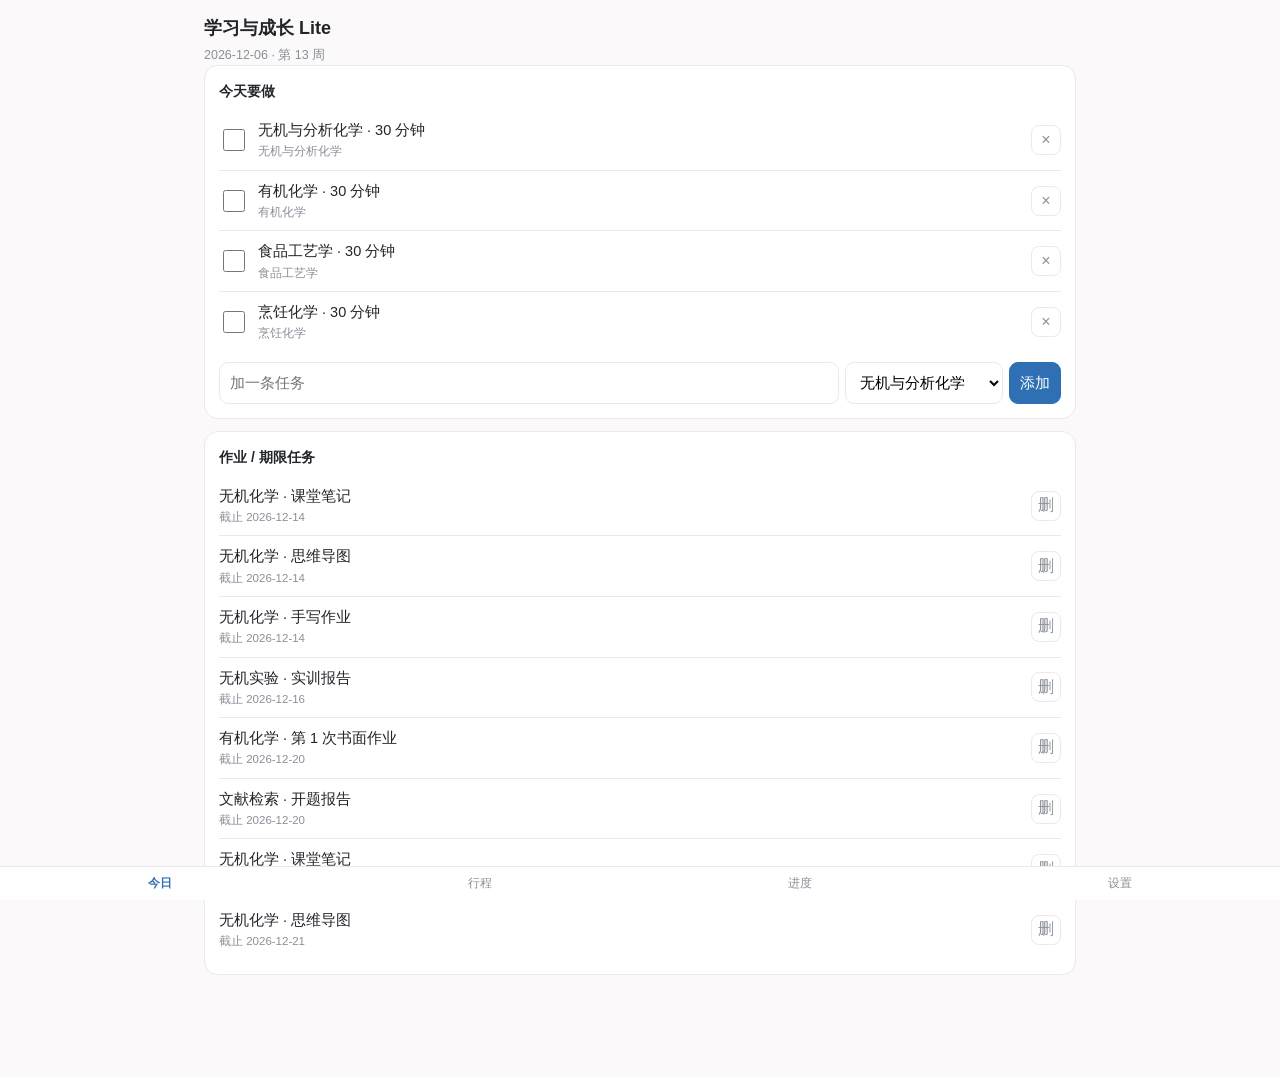
==== lite/index.html @ 8e1b0788 "feat: lite app" ====
<!doctype html>
<html lang="zh-CN"><head><meta charset="utf-8"><meta name="viewport" content="width=device-width,initial-scale=1,viewport-fit=cover">
<meta name="theme-color" content="#2f6fb3"><title>学习与成长 Lite</title>
<style>
:root{--bg:#fbf9fa;--card:#fff;--ink:#22252a;--muted:#8a8f98;--line:#eee7ec;--blue:#2f6fb3;--orange:#c2703a;--green:#2f8f6b;--purple:#6b4bb8;--gray:#8a8f98}
*{box-sizing:border-box}
body{margin:0;background:var(--bg);color:var(--ink);font:15px/1.6 -apple-system,"PingFang SC","Microsoft YaHei",sans-serif;padding-bottom:70px}
.wrap{max-width:900px;margin:0 auto;padding:14px 14px 20px}
h1{font-size:18px;margin:0 0 2px}
.sub{font-size:12.5px;color:var(--muted)}
nav{position:fixed;left:0;right:0;bottom:0;display:flex;background:#fff;border-top:1px solid var(--line);padding-bottom:env(safe-area-inset-bottom);z-index:20}
nav button{flex:1;border:none;background:none;padding:9px 0;font-size:11.5px;color:var(--muted)}
nav button.on{color:var(--blue);font-weight:700}
section{display:none}section.on{display:block}
.panel{background:#fff;border:1px solid var(--line);border-radius:14px;padding:14px;margin-bottom:12px}
.panel h2{font-size:14px;margin:0 0 8px}
.meta{font-size:12px;color:var(--muted)}
.row{display:flex;align-items:center;gap:10px;padding:9px 0;border-bottom:1px solid var(--line)}
.row:last-child{border-bottom:none}
.row.done .t{text-decoration:line-through;color:var(--muted)}
.rbody{flex:1;min-width:0}
.t{font-size:14.5px}
.small{font-size:11.5px;color:var(--muted)}
input[type=checkbox]{width:22px;height:22px;accent-color:var(--blue)}
.x{flex:none;width:30px;height:30px;border-radius:8px;border:1px solid var(--line);background:#fff;color:var(--muted);font-size:16px}
.bar{height:7px;background:#f1eef0;border-radius:99px;overflow:hidden;margin-top:6px}
.bar i{display:block;height:100%;border-radius:99px}
.add{display:flex;gap:6px;flex-wrap:wrap;margin-top:10px}
.add input[type=text]{flex:1;min-width:120px}
.add input,.add select,.add button{border:1px solid var(--line);border-radius:9px;padding:8px 10px;font:inherit;background:#fff}
.add button{background:var(--blue);color:#fff;border-color:var(--blue)}
.tt{width:100%;border-collapse:collapse;table-layout:fixed;min-width:720px}
.tt th,.tt td{border:1px solid var(--line);vertical-align:top;padding:3px}
.tt th{font-size:11.5px;color:var(--muted);background:#fff}
.tt .slot{width:66px;font-size:11px;color:var(--muted);background:#fcfafb;text-align:right;padding:4px}
.ev{display:block;width:100%;text-align:left;border-radius:6px;padding:3px 5px;margin:1px 0;font-size:11px;line-height:1.3;border:1px solid;overflow:hidden}
.scroll{overflow-x:auto}
.sw{display:flex;gap:10px;flex-wrap:wrap}
.sw button{width:30px;height:30px;border-radius:50%;border:2px solid #fff;box-shadow:0 0 0 1px var(--line);padding:0}
.sw button.on{outline:2px solid var(--blue);outline-offset:2px}
.hidden{display:none!important}
</style></head><body>
<div class="wrap">
<h1>学习与成长 Lite</h1><div class="sub" id="sub"></div>
<section id="s-today" class="on">
  <div class="panel"><h2>今天要做</h2><div id="todayList"></div>
    <div class="add"><input type="text" id="nt" placeholder="加一条任务"><select id="nc"></select><button id="addBtn">添加</button></div>
  </div>
  <div class="panel hidden" id="hwPanel"><h2>作业 / 期限任务</h2><div id="hwList"></div></div>
</section>
<section id="s-week"><div class="panel"><h2>本周</h2><div class="scroll"><table class="tt" id="tt"></table></div>
  <p class="meta" style="margin-top:8px">蓝=专业课 · 橙=兴趣 · 绿=游戏 · 紫=论文 · 灰=生活；实线不能拖，虚线可拖动改时间段。</p></div></section>
<section id="s-progress"><div class="panel"><h2>进度</h2><div id="progList"></div></div></section>
<section id="s-set">
  <div class="panel"><h2>主题色</h2><div class="sw" id="sw"></div></div>
  <div class="panel"><h2>备份</h2><div class="add"><button id="expBtn">导出备份</button><button id="impBtn">导入备份</button><input type="file" id="impFile" class="hidden" accept=".json"></div></div>
  <div class="panel"><h2>重置</h2><div class="add"><button id="rstBtn" style="background:#b4453f;border-color:#b4453f">清空本机数据</button></div></div>
</section>
</div>
<nav>
 <button data-t="today" class="on">今日</button><button data-t="week">行程</button><button data-t="progress">进度</button><button data-t="set">设置</button>
</nav>
<script>
const KEY='growth-lite-v1';
const THEMES=[['蓝','#2f6fb3'],['青','#1f7a52'],['紫','#6b4bb8'],['橙','#b8621f'],['玫','#b43b70'],['墨','#2f3337']];
const CAT={'专业':{bg:'#e8f0ff',bd:'#b6cdf7',tx:'#2f5fae'},
 '兴趣':{bg:'#fdeee3',bd:'#f3c9a8',tx:'#a55a25'},
 '游戏':{bg:'#e6f6ee',bd:'#b3e0c9',tx:'#1f7a52'},
 '论文':{bg:'#f1ebff',bd:'#c9b6f2',tx:'#5b3fa8'},
 '生活':{bg:'#f1f2f4',bd:'#d8dade',tx:'#61666e'}};
const SLOTS=[['早','08:30','10:10'],['上午','10:25','12:05'],['下午','14:00','17:35'],['傍晚','18:30','19:30'],['晚上','19:30','22:00'],['睡前','22:00','22:30']];
const COURSES=[
 {id:'inorg',n:'无机与分析化学',cat:'专业',exam:true},{id:'org',n:'有机化学',cat:'专业',exam:true},
 {id:'food',n:'食品工艺学',cat:'专业',exam:true},{id:'cook',n:'烹饪化学',cat:'专业',exam:true},
 {id:'cai',n:'中国名菜',cat:'专业',exam:true},{id:'dian',n:'中国名点',cat:'专业',exam:true},
 {id:'lit',n:'文献检索',cat:'专业',exam:false},{id:'inno',n:'创新创业',cat:'专业',exam:false},
 {id:'lab',n:'无机实验',cat:'专业',exam:false,startWeek:14},
 {id:'eng',n:'英语二',cat:'专业',exam:false,kao:true},{id:'bio',n:'338 生物化学',cat:'专业',exam:false,kao:true},
 {id:'cell',n:'860 细胞生物学',cat:'专业',exam:false,kao:true},{id:'pol',n:'101 政治',cat:'专业',exam:false,kao:true,startDate:'2027-07-01'},
 {id:'thesis',n:'毕业论文',cat:'论文',exam:false},
 {id:'archery',n:'射箭',cat:'兴趣'},{id:'draw',n:'绘画',cat:'兴趣'},{id:'drum',n:'架子鼓',cat:'兴趣'},{id:'dou',n:'拼豆店',cat:'兴趣'},
 {id:'ff14',n:'FF14 固定队',cat:'游戏'},
 {id:'life',n:'服药 / 陪聊 / 复诊',cat:'生活'}
];
const FIXED=[
 [1,'上午','无机与分析化学'], [1,'傍晚','射箭'], [1,'晚上','FF14 固定队'],
 [2,'上午','食品工艺学'], [2,'晚上','有机化学'],
 [3,'早','文献检索'], [3,'上午','文献检索'], [3,'下午','创新创业'], [3,'晚上','烹饪化学'],
 [4,'早','中国名菜'], [4,'上午','中国名菜'], [4,'傍晚','射箭'], [4,'晚上','FF14 固定队'],
 [5,'上午','形势与政策'], [5,'下午','中国名点'], [5,'傍晚','射箭'], [5,'晚上','FF14 固定队'],
 [6,'下午','架子鼓课'], [6,'晚上','FF14 固定队'], [0,'晚上','FF14 固定队'],
 [0,'睡前','陪聊'],[1,'睡前','陪聊'],[2,'睡前','陪聊'],[3,'睡前','陪聊'],[4,'睡前','陪聊'],[5,'睡前','陪聊'],[6,'睡前','陪聊']
].filter(x=>x[2]!=='形势与政策');
function iso(d){return d.getFullYear()+'-'+String(d.getMonth()+1).padStart(2,'0')+'-'+String(d.getDate()).padStart(2,'0')}
const today=()=>iso(new Date());
function addD(s,n){const d=new Date(s+'T12:00');d.setDate(d.getDate()+n);return iso(d)}
const TERM='2026-09-07';
function week(){return Math.floor((new Date(today()+'T12:00')-new Date(TERM+'T12:00'))/604800000)+1}
function monday(){const d=new Date(today()+'T12:00');const k=(d.getDay()+6)%7;d.setDate(d.getDate()-k);return iso(d)}
let S=JSON.parse(localStorage.getItem(KEY)||'null');
function def(){return {tasks:[],theme:0,done:{},bonus:0}}
if(!S)S=def();
function save(){localStorage.setItem(KEY,JSON.stringify(S))}
function toast(m){const t=document.getElementById('sub');t.textContent=m;setTimeout(()=>render(),2500)}
/* 作业规则 */
function specs(){
  const t=today(),out=[];
  const wk=week();
  const mon=monday();
  for(let k=0;k<6;k++){
    const w=wk+k; const m=addD(TERM,(w-1)*7); if(new Date(m+'T12:00')<new Date(t+'T12:00'))continue;
    if(w<=12){const thu=addD(m,3);out.push({id:'cai:'+thu,course:'cai',title:'中国名菜 · 实训报告',date:addD(thu,7),cat:'专业'});
      const wed=addD(m,2);out.push({id:'inno:'+wed,course:'inno',title:'创新创业 · 学习通作业',date:addD(wed,7),cat:'专业'})}
    if(w<=16){['课堂笔记','思维导图','手写作业'].forEach(n=>out.push({id:'inorg:'+m+':'+n,course:'inorg',title:'无机化学 · '+n,date:addD(m,7),cat:'专业'}))}
    if(w>=14){const wed=addD(m,2);out.push({id:'lab:'+wed,course:'lab',title:'无机实验 · 实训报告',date:addD(wed,7),cat:'专业'})}
  }
  const s0=addD(t,14),e0='2027-01-08';const span=Math.max(1,Math.round((new Date(e0+'T12:00')-new Date(s0+'T12:00'))/86400000));
  for(let i=0;i<5;i++)out.push({id:'org:'+i,course:'org',title:'有机化学 · 第 '+(i+1)+' 次书面作业',date:addD(s0,Math.round(span*i/4)),cat:'专业'});
  out.push({id:'lit:1',course:'lit',title:'文献检索 · 开题报告',date:addD(t,14),cat:'专业'});
  if('2026-11-06'>=t)out.push({id:'dian:exam',course:'dian',title:'中国名点 · 结业考试',date:'2026-11-06',cat:'专业',fixed:true});
  return out;
}
function ensureHW(){
  const have=new Set(S.tasks.map(x=>x.id));
  specs().forEach(x=>{if(!have.has(x.id))S.tasks.push({...x,done:false,hw:true})});
  save();
}
/* 今日任务 */
function todayTasks(){ensureHW();return S.tasks.filter(x=>x.date===today())}
function planToday(){
  const t=today();
  const have=S.tasks.filter(x=>x.date===t&&!x.hw);
  if(have.length>=4)return;
  const cand=COURSES.filter(c=>c.cat==='专业'&&!c.kao&&!c.exam!==false);
  const pool=[];
  COURSES.filter(c=>c.cat==='专业').forEach(c=>{
    if(c.id==='pol'&&today()<'2027-07-01')return;
    if(c.kao&&today()<'2026-12-28')return; // 期末前只保期末课
    if(c.exam||c.kao)pool.push(c);
  });
  for(const c of pool){
    if(S.tasks.filter(x=>x.date===t&&x.course===c.id).length)continue;
    S.tasks.push({id:'plan:'+c.id+':'+t,course:c.id,title:c.n+' · 30 分钟',date:t,done:false});
    if(S.tasks.filter(x=>x.date===t&&!x.hw).length>=4)break;
  }
  save();
}
/* 渲染 */
function catOf(id){const c=COURSES.find(x=>x.id===id);return c?c.cat:'专业'}
function render(){
  document.getElementById('sub').textContent=today()+' · 第 '+week()+' 周';
  document.querySelectorAll('nav button').forEach(b=>b.classList.toggle('on',b.dataset.t===cur));
  document.querySelectorAll('section').forEach(s=>s.classList.toggle('on',s.id==='s-'+cur));
  if(cur==='today')renderToday();
  if(cur==='week')renderWeek();
  if(cur==='progress')renderProg();
  if(cur==='set')renderSet();
}
function renderToday(){
  planToday();
  const list=S.tasks.filter(x=>x.date===today());
  const l=document.getElementById('todayList');
  l.innerHTML=list.length?list.map(x=>{
    const c=CAT[catOf(x.course)]||CAT['专业'];
    return `<div class="row ${x.done?'done':''}"><input type="checkbox" data-tg="${x.id}" ${x.done?'checked':''}>
      <div class="rbody"><div class="t">${x.title}</div><div class="small">${x.hw?'作业 · 截止 '+x.date:(COURSES.find(c=>c.id===x.course)||{}).n||''}</div></div>
      ${x.hw?'':`<button class="x" data-split="${x.id}">×</button>`}</div>`}).join(''):'<p class="meta">今天没有任务</p>';
  l.querySelectorAll('[data-tg]').forEach(b=>b.onchange=()=>{const t=S.tasks.find(x=>x.id===b.dataset.tg);t.done=b.checked;if(b.checked)S.bonus++;save();render()});
  l.querySelectorAll('[data-split]').forEach(b=>b.onclick=()=>split(b.dataset.split));
  const hw=S.tasks.filter(x=>x.hw&&!x.done).sort((a,b)=>a.date.localeCompare(b.date)).slice(0,8);
  const hp=document.getElementById('hwPanel');hp.classList.toggle('hidden',!hw.length);
  document.getElementById('hwList').innerHTML=hw.map(x=>`<div class="row"><div class="rbody"><div class="t">${x.title}</div><div class="small">截止 ${x.date}</div></div><button class="x" data-del="${x.id}">删</button></div>`).join('');
  document.querySelectorAll('[data-del]').forEach(b=>b.onclick=()=>{S.tasks=S.tasks.filter(x=>x.id!==b.dataset.del);save();render()});
  const sel=document.getElementById('nc');
  if(!sel.options.length)sel.innerHTML=COURSES.map(c=>`<option value="${c.id}">${c.n}</option>`).join('');
}
function split(id){
  const t=S.tasks.find(x=>x.id===id);if(!t)return;
  const base=t.title.replace(/（\d+\/\d+）$/,'');const parts=2;
  S.tasks.push({id:id+'-a',course:t.course,title:base+'（1/2）· 先做 10 分钟',date:today(),done:false});
  S.tasks.push({id:id+'-b',course:t.course,title:base+'（2/2）· 明天接着',date:addD(today(),1),done:false});
  S.tasks=S.tasks.filter(x=>x.id!==id);save();render();toast('已拆成两步');
}
function renderWeek(){
  const mon=monday();
  const days=Array.from({length:7},(_,i)=>addD(mon,i));
  let html='<tr><th class="slot">时段</th>'+['一','二','三','四','五','六','日'].map((d,i)=>`<th>周${d}<br><span class="small">${days[i].slice(5)}</span></th>`).join('')+'</tr>';
  for(const [sl,s,e] of SLOTS){
    html+='<tr><th class="slot">'+sl+'<br><span class="small">'+s+'</span></th>';
    for(let wd=0;wd<7;wd++){
      const d=days[wd];const items=[];
      FIXED.filter(f=>f[0]===((new Date(d+'T12:00').getDay()+6)%7)&&f[1]===sl).forEach(f=>items.push({title:f[2],cat:'专业',lock:true}));
      S.tasks.filter(x=>x.date===d&&!x.hw).forEach(x=>{
        if(sl==='晚上'&&x.course==='thesis')items.push({title:x.title,cat:'论文',lock:false});
        else if(x.start===s||(!x.start&&sl==='下午'&&wd===6))items.push({title:x.title,cat:catOf(x.course),lock:false});
      });
      const wkd=(new Date(d+'T12:00').getDay()+6)%7;
      if(wkd===0&&sl==='晚上')items.push({title:'FF14 固定队',cat:'游戏',lock:true});
      if(wkd===5&&sl==='下午')items.push({title:'架子鼓课',cat:'兴趣',lock:true});
      html+='<td>'+items.map(it=>{const c=CAT[it.cat]||CAT['专业'];return `<span class="ev" style="background:${c.bg};border-color:${c.bd};color:${c.tx};border-style:${it.lock?'solid':'dashed'}">${it.title}</span>`}).join('')+'</td>';
    }
    html+='</tr>';
  }
  document.getElementById('tt').innerHTML=html;
}
function renderProg(){
  const out=COURSES.filter(c=>c.cat==='专业').map(c=>{
    const all=S.tasks.filter(x=>x.course===c.id);
    const done=all.filter(x=>x.done).length;
    const pct=all.length?Math.round(done/all.length*100):0;
    const col=catOf(c.id)==='专业'?'#2f6fb3':'#6b4bb8';
    return `<div style="margin:10px 0"><div style="display:flex;justify-content:space-between"><b>${c.n}</b><span style="color:${col}">${pct}%</span></div>
      <div class="bar"><i style="width:${pct}%;background:${col}"></i></div><div class="small">${done}/${all.length} 条任务完成</div></div>`;
  }).join('');
  document.getElementById('progList').innerHTML=out||'<p class="meta">还没有数据</p>';
}
function renderSet(){
  const sw=document.getElementById('sw');
  sw.innerHTML=THEMES.map((t,i)=>`<button data-th="${t[1]}" class="${S.theme===i?'on':''}" style="background:${t[1]}"></button>`).join('');
  sw.querySelectorAll('[data-th]').forEach((b,i)=>b.onclick=()=>{S.theme=i;document.documentElement.style.setProperty('--blue',b.dataset.th);save();renderSet()});
}
const themes=['#2f6fb3','#1f7a52','#6b4bb8','#b8621f','#b43b70','#2f3337'];
document.documentElement.style.setProperty('--blue',themes[S.theme||0]);
let cur='today';
document.querySelectorAll('nav button').forEach(b=>b.onclick=()=>{cur=b.dataset.t;render()});
document.getElementById('addBtn').onclick=()=>{
  const t=document.getElementById('nt').value.trim();const c=document.getElementById('nc').value;
  if(!t)return;S.tasks.push({id:'m:'+Date.now(),course:c,title:t,date:today(),done:false});document.getElementById('nt').value='';save();render();
};
document.getElementById('expBtn').onclick=()=>{const b=new Blob([JSON.stringify(S)],{type:'application/json'});const a=document.createElement('a');a.href=URL.createObjectURL(b);a.download='lite-backup-'+today()+'.json';a.click()};
document.getElementById('impBtn').onclick=()=>document.getElementById('impFile').click();
document.getElementById('impFile').onchange=e=>{const f=e.target.files[0];if(!f)return;const r=new FileReader();r.onload=()=>{try{S=JSON.parse(r.result);save();render()}catch(err){alert('格式不对')}};r.readAsText(f)};
document.getElementById('rstBtn').onclick=()=>{if(confirm('清空本机数据？')){S=def();save();render()}};
ensureHW();render();
</script></body></html>
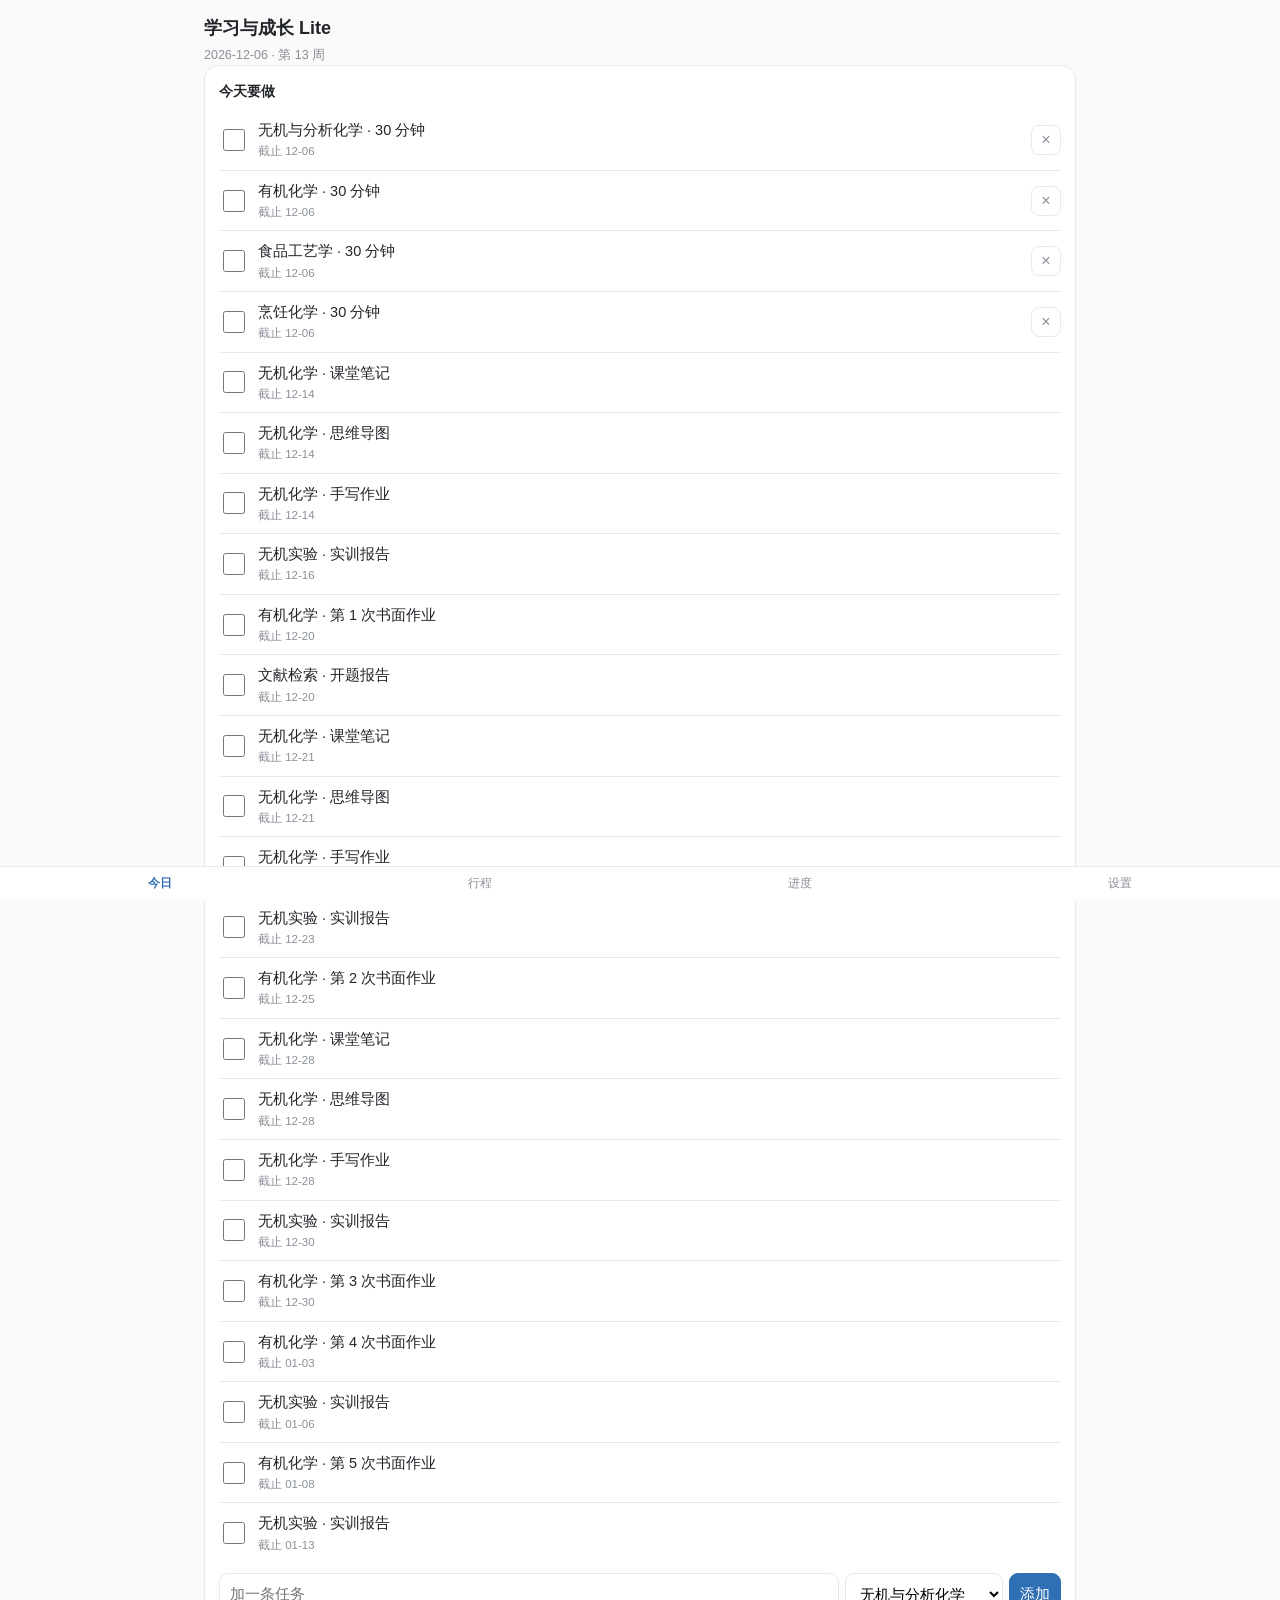
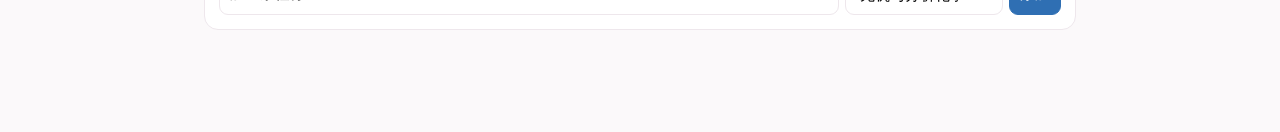
==== commit dd100527: "fix: single task list" ====
--- a/lite/index.html
+++ b/lite/index.html
@@ -1,235 +1,237 @@
-<!doctype html>
-<html lang="zh-CN"><head><meta charset="utf-8"><meta name="viewport" content="width=device-width,initial-scale=1,viewport-fit=cover">
-<meta name="theme-color" content="#2f6fb3"><title>学习与成长 Lite</title>
-<style>
-:root{--bg:#fbf9fa;--card:#fff;--ink:#22252a;--muted:#8a8f98;--line:#eee7ec;--blue:#2f6fb3;--orange:#c2703a;--green:#2f8f6b;--purple:#6b4bb8;--gray:#8a8f98}
-*{box-sizing:border-box}
-body{margin:0;background:var(--bg);color:var(--ink);font:15px/1.6 -apple-system,"PingFang SC","Microsoft YaHei",sans-serif;padding-bottom:70px}
-.wrap{max-width:900px;margin:0 auto;padding:14px 14px 20px}
-h1{font-size:18px;margin:0 0 2px}
-.sub{font-size:12.5px;color:var(--muted)}
-nav{position:fixed;left:0;right:0;bottom:0;display:flex;background:#fff;border-top:1px solid var(--line);padding-bottom:env(safe-area-inset-bottom);z-index:20}
-nav button{flex:1;border:none;background:none;padding:9px 0;font-size:11.5px;color:var(--muted)}
-nav button.on{color:var(--blue);font-weight:700}
-section{display:none}section.on{display:block}
-.panel{background:#fff;border:1px solid var(--line);border-radius:14px;padding:14px;margin-bottom:12px}
-.panel h2{font-size:14px;margin:0 0 8px}
-.meta{font-size:12px;color:var(--muted)}
-.row{display:flex;align-items:center;gap:10px;padding:9px 0;border-bottom:1px solid var(--line)}
-.row:last-child{border-bottom:none}
-.row.done .t{text-decoration:line-through;color:var(--muted)}
-.rbody{flex:1;min-width:0}
-.t{font-size:14.5px}
-.small{font-size:11.5px;color:var(--muted)}
-input[type=checkbox]{width:22px;height:22px;accent-color:var(--blue)}
-.x{flex:none;width:30px;height:30px;border-radius:8px;border:1px solid var(--line);background:#fff;color:var(--muted);font-size:16px}
-.bar{height:7px;background:#f1eef0;border-radius:99px;overflow:hidden;margin-top:6px}
-.bar i{display:block;height:100%;border-radius:99px}
-.add{display:flex;gap:6px;flex-wrap:wrap;margin-top:10px}
-.add input[type=text]{flex:1;min-width:120px}
-.add input,.add select,.add button{border:1px solid var(--line);border-radius:9px;padding:8px 10px;font:inherit;background:#fff}
-.add button{background:var(--blue);color:#fff;border-color:var(--blue)}
-.tt{width:100%;border-collapse:collapse;table-layout:fixed;min-width:720px}
-.tt th,.tt td{border:1px solid var(--line);vertical-align:top;padding:3px}
-.tt th{font-size:11.5px;color:var(--muted);background:#fff}
-.tt .slot{width:66px;font-size:11px;color:var(--muted);background:#fcfafb;text-align:right;padding:4px}
-.ev{display:block;width:100%;text-align:left;border-radius:6px;padding:3px 5px;margin:1px 0;font-size:11px;line-height:1.3;border:1px solid;overflow:hidden}
-.scroll{overflow-x:auto}
-.sw{display:flex;gap:10px;flex-wrap:wrap}
-.sw button{width:30px;height:30px;border-radius:50%;border:2px solid #fff;box-shadow:0 0 0 1px var(--line);padding:0}
-.sw button.on{outline:2px solid var(--blue);outline-offset:2px}
-.hidden{display:none!important}
-</style></head><body>
-<div class="wrap">
-<h1>学习与成长 Lite</h1><div class="sub" id="sub"></div>
-<section id="s-today" class="on">
-  <div class="panel"><h2>今天要做</h2><div id="todayList"></div>
-    <div class="add"><input type="text" id="nt" placeholder="加一条任务"><select id="nc"></select><button id="addBtn">添加</button></div>
-  </div>
-  <div class="panel hidden" id="hwPanel"><h2>作业 / 期限任务</h2><div id="hwList"></div></div>
-</section>
-<section id="s-week"><div class="panel"><h2>本周</h2><div class="scroll"><table class="tt" id="tt"></table></div>
-  <p class="meta" style="margin-top:8px">蓝=专业课 · 橙=兴趣 · 绿=游戏 · 紫=论文 · 灰=生活；实线不能拖，虚线可拖动改时间段。</p></div></section>
-<section id="s-progress"><div class="panel"><h2>进度</h2><div id="progList"></div></div></section>
-<section id="s-set">
-  <div class="panel"><h2>主题色</h2><div class="sw" id="sw"></div></div>
-  <div class="panel"><h2>备份</h2><div class="add"><button id="expBtn">导出备份</button><button id="impBtn">导入备份</button><input type="file" id="impFile" class="hidden" accept=".json"></div></div>
-  <div class="panel"><h2>重置</h2><div class="add"><button id="rstBtn" style="background:#b4453f;border-color:#b4453f">清空本机数据</button></div></div>
-</section>
-</div>
-<nav>
- <button data-t="today" class="on">今日</button><button data-t="week">行程</button><button data-t="progress">进度</button><button data-t="set">设置</button>
-</nav>
-<script>
-const KEY='growth-lite-v1';
-const THEMES=[['蓝','#2f6fb3'],['青','#1f7a52'],['紫','#6b4bb8'],['橙','#b8621f'],['玫','#b43b70'],['墨','#2f3337']];
-const CAT={'专业':{bg:'#e8f0ff',bd:'#b6cdf7',tx:'#2f5fae'},
- '兴趣':{bg:'#fdeee3',bd:'#f3c9a8',tx:'#a55a25'},
- '游戏':{bg:'#e6f6ee',bd:'#b3e0c9',tx:'#1f7a52'},
- '论文':{bg:'#f1ebff',bd:'#c9b6f2',tx:'#5b3fa8'},
- '生活':{bg:'#f1f2f4',bd:'#d8dade',tx:'#61666e'}};
-const SLOTS=[['早','08:30','10:10'],['上午','10:25','12:05'],['下午','14:00','17:35'],['傍晚','18:30','19:30'],['晚上','19:30','22:00'],['睡前','22:00','22:30']];
-const COURSES=[
- {id:'inorg',n:'无机与分析化学',cat:'专业',exam:true},{id:'org',n:'有机化学',cat:'专业',exam:true},
- {id:'food',n:'食品工艺学',cat:'专业',exam:true},{id:'cook',n:'烹饪化学',cat:'专业',exam:true},
- {id:'cai',n:'中国名菜',cat:'专业',exam:true},{id:'dian',n:'中国名点',cat:'专业',exam:true},
- {id:'lit',n:'文献检索',cat:'专业',exam:false},{id:'inno',n:'创新创业',cat:'专业',exam:false},
- {id:'lab',n:'无机实验',cat:'专业',exam:false,startWeek:14},
- {id:'eng',n:'英语二',cat:'专业',exam:false,kao:true},{id:'bio',n:'338 生物化学',cat:'专业',exam:false,kao:true},
- {id:'cell',n:'860 细胞生物学',cat:'专业',exam:false,kao:true},{id:'pol',n:'101 政治',cat:'专业',exam:false,kao:true,startDate:'2027-07-01'},
- {id:'thesis',n:'毕业论文',cat:'论文',exam:false},
- {id:'archery',n:'射箭',cat:'兴趣'},{id:'draw',n:'绘画',cat:'兴趣'},{id:'drum',n:'架子鼓',cat:'兴趣'},{id:'dou',n:'拼豆店',cat:'兴趣'},
- {id:'ff14',n:'FF14 固定队',cat:'游戏'},
- {id:'life',n:'服药 / 陪聊 / 复诊',cat:'生活'}
-];
-const FIXED=[
- [1,'上午','无机与分析化学'], [1,'傍晚','射箭'], [1,'晚上','FF14 固定队'],
- [2,'上午','食品工艺学'], [2,'晚上','有机化学'],
- [3,'早','文献检索'], [3,'上午','文献检索'], [3,'下午','创新创业'], [3,'晚上','烹饪化学'],
- [4,'早','中国名菜'], [4,'上午','中国名菜'], [4,'傍晚','射箭'], [4,'晚上','FF14 固定队'],
- [5,'上午','形势与政策'], [5,'下午','中国名点'], [5,'傍晚','射箭'], [5,'晚上','FF14 固定队'],
- [6,'下午','架子鼓课'], [6,'晚上','FF14 固定队'], [0,'晚上','FF14 固定队'],
- [0,'睡前','陪聊'],[1,'睡前','陪聊'],[2,'睡前','陪聊'],[3,'睡前','陪聊'],[4,'睡前','陪聊'],[5,'睡前','陪聊'],[6,'睡前','陪聊']
-].filter(x=>x[2]!=='形势与政策');
-function iso(d){return d.getFullYear()+'-'+String(d.getMonth()+1).padStart(2,'0')+'-'+String(d.getDate()).padStart(2,'0')}
-const today=()=>iso(new Date());
-function addD(s,n){const d=new Date(s+'T12:00');d.setDate(d.getDate()+n);return iso(d)}
-const TERM='2026-09-07';
-function week(){return Math.floor((new Date(today()+'T12:00')-new Date(TERM+'T12:00'))/604800000)+1}
-function monday(){const d=new Date(today()+'T12:00');const k=(d.getDay()+6)%7;d.setDate(d.getDate()-k);return iso(d)}
-let S=JSON.parse(localStorage.getItem(KEY)||'null');
-function def(){return {tasks:[],theme:0,done:{},bonus:0}}
-if(!S)S=def();
-function save(){localStorage.setItem(KEY,JSON.stringify(S))}
-function toast(m){const t=document.getElementById('sub');t.textContent=m;setTimeout(()=>render(),2500)}
-/* 作业规则 */
-function specs(){
-  const t=today(),out=[];
-  const wk=week();
-  const mon=monday();
-  for(let k=0;k<6;k++){
-    const w=wk+k; const m=addD(TERM,(w-1)*7); if(new Date(m+'T12:00')<new Date(t+'T12:00'))continue;
-    if(w<=12){const thu=addD(m,3);out.push({id:'cai:'+thu,course:'cai',title:'中国名菜 · 实训报告',date:addD(thu,7),cat:'专业'});
-      const wed=addD(m,2);out.push({id:'inno:'+wed,course:'inno',title:'创新创业 · 学习通作业',date:addD(wed,7),cat:'专业'})}
-    if(w<=16){['课堂笔记','思维导图','手写作业'].forEach(n=>out.push({id:'inorg:'+m+':'+n,course:'inorg',title:'无机化学 · '+n,date:addD(m,7),cat:'专业'}))}
-    if(w>=14){const wed=addD(m,2);out.push({id:'lab:'+wed,course:'lab',title:'无机实验 · 实训报告',date:addD(wed,7),cat:'专业'})}
-  }
-  const s0=addD(t,14),e0='2027-01-08';const span=Math.max(1,Math.round((new Date(e0+'T12:00')-new Date(s0+'T12:00'))/86400000));
-  for(let i=0;i<5;i++)out.push({id:'org:'+i,course:'org',title:'有机化学 · 第 '+(i+1)+' 次书面作业',date:addD(s0,Math.round(span*i/4)),cat:'专业'});
-  out.push({id:'lit:1',course:'lit',title:'文献检索 · 开题报告',date:addD(t,14),cat:'专业'});
-  if('2026-11-06'>=t)out.push({id:'dian:exam',course:'dian',title:'中国名点 · 结业考试',date:'2026-11-06',cat:'专业',fixed:true});
-  return out;
-}
-function ensureHW(){
-  const have=new Set(S.tasks.map(x=>x.id));
-  specs().forEach(x=>{if(!have.has(x.id))S.tasks.push({...x,done:false,hw:true})});
-  save();
-}
-/* 今日任务 */
-function todayTasks(){ensureHW();return S.tasks.filter(x=>x.date===today())}
-function planToday(){
-  const t=today();
-  const have=S.tasks.filter(x=>x.date===t&&!x.hw);
-  if(have.length>=4)return;
-  const cand=COURSES.filter(c=>c.cat==='专业'&&!c.kao&&!c.exam!==false);
-  const pool=[];
-  COURSES.filter(c=>c.cat==='专业').forEach(c=>{
-    if(c.id==='pol'&&today()<'2027-07-01')return;
-    if(c.kao&&today()<'2026-12-28')return; // 期末前只保期末课
-    if(c.exam||c.kao)pool.push(c);
-  });
-  for(const c of pool){
-    if(S.tasks.filter(x=>x.date===t&&x.course===c.id).length)continue;
-    S.tasks.push({id:'plan:'+c.id+':'+t,course:c.id,title:c.n+' · 30 分钟',date:t,done:false});
-    if(S.tasks.filter(x=>x.date===t&&!x.hw).length>=4)break;
-  }
-  save();
-}
-/* 渲染 */
-function catOf(id){const c=COURSES.find(x=>x.id===id);return c?c.cat:'专业'}
-function render(){
-  document.getElementById('sub').textContent=today()+' · 第 '+week()+' 周';
-  document.querySelectorAll('nav button').forEach(b=>b.classList.toggle('on',b.dataset.t===cur));
-  document.querySelectorAll('section').forEach(s=>s.classList.toggle('on',s.id==='s-'+cur));
-  if(cur==='today')renderToday();
-  if(cur==='week')renderWeek();
-  if(cur==='progress')renderProg();
-  if(cur==='set')renderSet();
-}
-function renderToday(){
-  planToday();
-  const list=S.tasks.filter(x=>x.date===today());
-  const l=document.getElementById('todayList');
-  l.innerHTML=list.length?list.map(x=>{
-    const c=CAT[catOf(x.course)]||CAT['专业'];
-    return `<div class="row ${x.done?'done':''}"><input type="checkbox" data-tg="${x.id}" ${x.done?'checked':''}>
-      <div class="rbody"><div class="t">${x.title}</div><div class="small">${x.hw?'作业 · 截止 '+x.date:(COURSES.find(c=>c.id===x.course)||{}).n||''}</div></div>
-      ${x.hw?'':`<button class="x" data-split="${x.id}">×</button>`}</div>`}).join(''):'<p class="meta">今天没有任务</p>';
-  l.querySelectorAll('[data-tg]').forEach(b=>b.onchange=()=>{const t=S.tasks.find(x=>x.id===b.dataset.tg);t.done=b.checked;if(b.checked)S.bonus++;save();render()});
-  l.querySelectorAll('[data-split]').forEach(b=>b.onclick=()=>split(b.dataset.split));
-  const hw=S.tasks.filter(x=>x.hw&&!x.done).sort((a,b)=>a.date.localeCompare(b.date)).slice(0,8);
-  const hp=document.getElementById('hwPanel');hp.classList.toggle('hidden',!hw.length);
-  document.getElementById('hwList').innerHTML=hw.map(x=>`<div class="row"><div class="rbody"><div class="t">${x.title}</div><div class="small">截止 ${x.date}</div></div><button class="x" data-del="${x.id}">删</button></div>`).join('');
-  document.querySelectorAll('[data-del]').forEach(b=>b.onclick=()=>{S.tasks=S.tasks.filter(x=>x.id!==b.dataset.del);save();render()});
-  const sel=document.getElementById('nc');
-  if(!sel.options.length)sel.innerHTML=COURSES.map(c=>`<option value="${c.id}">${c.n}</option>`).join('');
-}
-function split(id){
-  const t=S.tasks.find(x=>x.id===id);if(!t)return;
-  const base=t.title.replace(/（\d+\/\d+）$/,'');const parts=2;
-  S.tasks.push({id:id+'-a',course:t.course,title:base+'（1/2）· 先做 10 分钟',date:today(),done:false});
-  S.tasks.push({id:id+'-b',course:t.course,title:base+'（2/2）· 明天接着',date:addD(today(),1),done:false});
-  S.tasks=S.tasks.filter(x=>x.id!==id);save();render();toast('已拆成两步');
-}
-function renderWeek(){
-  const mon=monday();
-  const days=Array.from({length:7},(_,i)=>addD(mon,i));
-  let html='<tr><th class="slot">时段</th>'+['一','二','三','四','五','六','日'].map((d,i)=>`<th>周${d}<br><span class="small">${days[i].slice(5)}</span></th>`).join('')+'</tr>';
-  for(const [sl,s,e] of SLOTS){
-    html+='<tr><th class="slot">'+sl+'<br><span class="small">'+s+'</span></th>';
-    for(let wd=0;wd<7;wd++){
-      const d=days[wd];const items=[];
-      FIXED.filter(f=>f[0]===((new Date(d+'T12:00').getDay()+6)%7)&&f[1]===sl).forEach(f=>items.push({title:f[2],cat:'专业',lock:true}));
-      S.tasks.filter(x=>x.date===d&&!x.hw).forEach(x=>{
-        if(sl==='晚上'&&x.course==='thesis')items.push({title:x.title,cat:'论文',lock:false});
-        else if(x.start===s||(!x.start&&sl==='下午'&&wd===6))items.push({title:x.title,cat:catOf(x.course),lock:false});
-      });
-      const wkd=(new Date(d+'T12:00').getDay()+6)%7;
-      if(wkd===0&&sl==='晚上')items.push({title:'FF14 固定队',cat:'游戏',lock:true});
-      if(wkd===5&&sl==='下午')items.push({title:'架子鼓课',cat:'兴趣',lock:true});
-      html+='<td>'+items.map(it=>{const c=CAT[it.cat]||CAT['专业'];return `<span class="ev" style="background:${c.bg};border-color:${c.bd};color:${c.tx};border-style:${it.lock?'solid':'dashed'}">${it.title}</span>`}).join('')+'</td>';
-    }
-    html+='</tr>';
-  }
-  document.getElementById('tt').innerHTML=html;
-}
-function renderProg(){
-  const out=COURSES.filter(c=>c.cat==='专业').map(c=>{
-    const all=S.tasks.filter(x=>x.course===c.id);
-    const done=all.filter(x=>x.done).length;
-    const pct=all.length?Math.round(done/all.length*100):0;
-    const col=catOf(c.id)==='专业'?'#2f6fb3':'#6b4bb8';
-    return `<div style="margin:10px 0"><div style="display:flex;justify-content:space-between"><b>${c.n}</b><span style="color:${col}">${pct}%</span></div>
-      <div class="bar"><i style="width:${pct}%;background:${col}"></i></div><div class="small">${done}/${all.length} 条任务完成</div></div>`;
-  }).join('');
-  document.getElementById('progList').innerHTML=out||'<p class="meta">还没有数据</p>';
-}
-function renderSet(){
-  const sw=document.getElementById('sw');
-  sw.innerHTML=THEMES.map((t,i)=>`<button data-th="${t[1]}" class="${S.theme===i?'on':''}" style="background:${t[1]}"></button>`).join('');
-  sw.querySelectorAll('[data-th]').forEach((b,i)=>b.onclick=()=>{S.theme=i;document.documentElement.style.setProperty('--blue',b.dataset.th);save();renderSet()});
-}
-const themes=['#2f6fb3','#1f7a52','#6b4bb8','#b8621f','#b43b70','#2f3337'];
-document.documentElement.style.setProperty('--blue',themes[S.theme||0]);
-let cur='today';
-document.querySelectorAll('nav button').forEach(b=>b.onclick=()=>{cur=b.dataset.t;render()});
-document.getElementById('addBtn').onclick=()=>{
-  const t=document.getElementById('nt').value.trim();const c=document.getElementById('nc').value;
-  if(!t)return;S.tasks.push({id:'m:'+Date.now(),course:c,title:t,date:today(),done:false});document.getElementById('nt').value='';save();render();
-};
-document.getElementById('expBtn').onclick=()=>{const b=new Blob([JSON.stringify(S)],{type:'application/json'});const a=document.createElement('a');a.href=URL.createObjectURL(b);a.download='lite-backup-'+today()+'.json';a.click()};
-document.getElementById('impBtn').onclick=()=>document.getElementById('impFile').click();
-document.getElementById('impFile').onchange=e=>{const f=e.target.files[0];if(!f)return;const r=new FileReader();r.onload=()=>{try{S=JSON.parse(r.result);save();render()}catch(err){alert('格式不对')}};r.readAsText(f)};
-document.getElementById('rstBtn').onclick=()=>{if(confirm('清空本机数据？')){S=def();save();render()}};
-ensureHW();render();
-</script></body></html>
+<!doctype html>
+<html lang="zh-CN"><head><meta charset="utf-8"><meta name="viewport" content="width=device-width,initial-scale=1,viewport-fit=cover">
+<meta name="theme-color" content="#2f6fb3"><title>学习与成长 Lite</title>
+<style>
+:root{--bg:#fbf9fa;--card:#fff;--ink:#22252a;--muted:#8a8f98;--line:#eee7ec;--blue:#2f6fb3;--orange:#c2703a;--green:#2f8f6b;--purple:#6b4bb8;--gray:#8a8f98}
+*{box-sizing:border-box}
+body{margin:0;background:var(--bg);color:var(--ink);font:15px/1.6 -apple-system,"PingFang SC","Microsoft YaHei",sans-serif;padding-bottom:70px}
+.wrap{max-width:900px;margin:0 auto;padding:14px 14px 20px}
+h1{font-size:18px;margin:0 0 2px}
+.sub{font-size:12.5px;color:var(--muted)}
+nav{position:fixed;left:0;right:0;bottom:0;display:flex;background:#fff;border-top:1px solid var(--line);padding-bottom:env(safe-area-inset-bottom);z-index:20}
+nav button{flex:1;border:none;background:none;padding:9px 0;font-size:11.5px;color:var(--muted)}
+nav button.on{color:var(--blue);font-weight:700}
+section{display:none}section.on{display:block}
+.panel{background:#fff;border:1px solid var(--line);border-radius:14px;padding:14px;margin-bottom:12px}
+.panel h2{font-size:14px;margin:0 0 8px}
+.meta{font-size:12px;color:var(--muted)}
+.row{display:flex;align-items:center;gap:10px;padding:9px 0;border-bottom:1px solid var(--line)}
+.row:last-child{border-bottom:none}
+.row.done .t{text-decoration:line-through;color:var(--muted)}
+.rbody{flex:1;min-width:0}
+.t{font-size:14.5px}
+.small{font-size:11.5px;color:var(--muted)}
+input[type=checkbox]{width:22px;height:22px;accent-color:var(--blue)}
+.x{flex:none;width:30px;height:30px;border-radius:8px;border:1px solid var(--line);background:#fff;color:var(--muted);font-size:16px}
+.bar{height:7px;background:#f1eef0;border-radius:99px;overflow:hidden;margin-top:6px}
+.bar i{display:block;height:100%;border-radius:99px}
+.add{display:flex;gap:6px;flex-wrap:wrap;margin-top:10px}
+.add input[type=text]{flex:1;min-width:120px}
+.add input,.add select,.add button{border:1px solid var(--line);border-radius:9px;padding:8px 10px;font:inherit;background:#fff}
+.add button{background:var(--blue);color:#fff;border-color:var(--blue)}
+.tt{width:100%;border-collapse:collapse;table-layout:fixed;min-width:720px}
+.tt th,.tt td{border:1px solid var(--line);vertical-align:top;padding:3px}
+.tt th{font-size:11.5px;color:var(--muted);background:#fff}
+.tt .slot{width:66px;font-size:11px;color:var(--muted);background:#fcfafb;text-align:right;padding:4px}
+.ev{display:block;width:100%;text-align:left;border-radius:6px;padding:3px 5px;margin:1px 0;font-size:11px;line-height:1.3;border:1px solid;overflow:hidden}
+.scroll{overflow-x:auto}
+.sw{display:flex;gap:10px;flex-wrap:wrap}
+.sw button{width:30px;height:30px;border-radius:50%;border:2px solid #fff;box-shadow:0 0 0 1px var(--line);padding:0}
+.sw button.on{outline:2px solid var(--blue);outline-offset:2px}
+.hidden{display:none!important}
+</style></head><body>
+<div class="wrap">
+<h1>学习与成长 Lite</h1><div class="sub" id="sub"></div>
+<section id="s-today" class="on">
+  <div class="panel"><h2>今天要做</h2><div id="todayList"></div>
+    <div class="add"><input type="text" id="nt" placeholder="加一条任务"><select id="nc"></select><button id="addBtn">添加</button></div>
+  </div>
+</section>
+<section id="s-week"><div class="panel"><h2>本周</h2><div class="scroll"><table class="tt" id="tt"></table></div>
+  <p class="meta" style="margin-top:8px">蓝=专业课 · 橙=兴趣 · 绿=游戏 · 紫=论文 · 灰=生活；实线不能拖，虚线可拖动改时间段。</p></div></section>
+<section id="s-progress"><div class="panel"><h2>进度</h2><div id="progList"></div></div></section>
+<section id="s-set">
+  <div class="panel"><h2>主题色</h2><div class="sw" id="sw"></div></div>
+  <div class="panel"><h2>备份</h2><div class="add"><button id="expBtn">导出备份</button><button id="impBtn">导入备份</button><input type="file" id="impFile" class="hidden" accept=".json"></div></div>
+  <div class="panel"><h2>重置</h2><div class="add"><button id="rstBtn" style="background:#b4453f;border-color:#b4453f">清空本机数据</button></div></div>
+</section>
+</div>
+<nav>
+ <button data-t="today" class="on">今日</button><button data-t="week">行程</button><button data-t="progress">进度</button><button data-t="set">设置</button>
+</nav>
+<script>
+const KEY='growth-lite-v1';
+const THEMES=[['蓝','#2f6fb3'],['青','#1f7a52'],['紫','#6b4bb8'],['橙','#b8621f'],['玫','#b43b70'],['墨','#2f3337']];
+const CAT={'专业':{bg:'#e8f0ff',bd:'#b6cdf7',tx:'#2f5fae'},
+ '兴趣':{bg:'#fdeee3',bd:'#f3c9a8',tx:'#a55a25'},
+ '游戏':{bg:'#e6f6ee',bd:'#b3e0c9',tx:'#1f7a52'},
+ '论文':{bg:'#f1ebff',bd:'#c9b6f2',tx:'#5b3fa8'},
+ '生活':{bg:'#f1f2f4',bd:'#d8dade',tx:'#61666e'}};
+const SLOTS=[['早','08:30','10:10'],['上午','10:25','12:05'],['下午','14:00','17:35'],['傍晚','18:30','19:30'],['晚上','19:30','22:00'],['睡前','22:00','22:30']];
+const COURSES=[
+ {id:'inorg',n:'无机与分析化学',cat:'专业',exam:true},{id:'org',n:'有机化学',cat:'专业',exam:true},
+ {id:'food',n:'食品工艺学',cat:'专业',exam:true},{id:'cook',n:'烹饪化学',cat:'专业',exam:true},
+ {id:'cai',n:'中国名菜',cat:'专业',exam:true},{id:'dian',n:'中国名点',cat:'专业',exam:true},
+ {id:'lit',n:'文献检索',cat:'专业',exam:false},{id:'inno',n:'创新创业',cat:'专业',exam:false},
+ {id:'lab',n:'无机实验',cat:'专业',exam:false,startWeek:14},
+ {id:'eng',n:'英语二',cat:'专业',exam:false,kao:true},{id:'bio',n:'338 生物化学',cat:'专业',exam:false,kao:true},
+ {id:'cell',n:'860 细胞生物学',cat:'专业',exam:false,kao:true},{id:'pol',n:'101 政治',cat:'专业',exam:false,kao:true,startDate:'2027-07-01'},
+ {id:'thesis',n:'毕业论文',cat:'论文',exam:false},
+ {id:'archery',n:'射箭',cat:'兴趣'},{id:'draw',n:'绘画',cat:'兴趣'},{id:'drum',n:'架子鼓',cat:'兴趣'},{id:'dou',n:'拼豆店',cat:'兴趣'},
+ {id:'ff14',n:'FF14 固定队',cat:'游戏'},
+ {id:'life',n:'服药 / 陪聊 / 复诊',cat:'生活'}
+];
+const FIXED=[
+ [1,'上午','无机与分析化学'], [1,'傍晚','射箭'], [1,'晚上','FF14 固定队'],
+ [2,'上午','食品工艺学'], [2,'晚上','有机化学'],
+ [3,'早','文献检索'], [3,'上午','文献检索'], [3,'下午','创新创业'], [3,'晚上','烹饪化学'],
+ [4,'早','中国名菜'], [4,'上午','中国名菜'], [4,'傍晚','射箭'], [4,'晚上','FF14 固定队'],
+ [5,'上午','形势与政策'], [5,'下午','中国名点'], [5,'傍晚','射箭'], [5,'晚上','FF14 固定队'],
+ [6,'下午','架子鼓课'], [6,'晚上','FF14 固定队'], [0,'晚上','FF14 固定队'],
+ [0,'睡前','陪聊'],[1,'睡前','陪聊'],[2,'睡前','陪聊'],[3,'睡前','陪聊'],[4,'睡前','陪聊'],[5,'睡前','陪聊'],[6,'睡前','陪聊']
+].filter(x=>x[2]!=='形势与政策');
+function iso(d){return d.getFullYear()+'-'+String(d.getMonth()+1).padStart(2,'0')+'-'+String(d.getDate()).padStart(2,'0')}
+const today=()=>iso(new Date());
+function addD(s,n){const d=new Date(s+'T12:00');d.setDate(d.getDate()+n);return iso(d)}
+const TERM='2026-09-07';
+function week(){return Math.floor((new Date(today()+'T12:00')-new Date(TERM+'T12:00'))/604800000)+1}
+function monday(){const d=new Date(today()+'T12:00');const k=(d.getDay()+6)%7;d.setDate(d.getDate()-k);return iso(d)}
+let S=JSON.parse(localStorage.getItem(KEY)||'null');
+function def(){return {tasks:[],theme:0,done:{},bonus:0}}
+if(!S)S=def();
+function save(){localStorage.setItem(KEY,JSON.stringify(S))}
+function toast(m){const t=document.getElementById('sub');t.textContent=m;setTimeout(()=>render(),2500)}
+/* 作业规则 */
+function specs(){
+  const t=today(),out=[];
+  const wk=week();
+  const mon=monday();
+  for(let k=0;k<6;k++){
+    const w=wk+k; const m=addD(TERM,(w-1)*7); if(new Date(m+'T12:00')<new Date(t+'T12:00'))continue;
+    if(w<=12){const thu=addD(m,3);out.push({id:'cai:'+thu,course:'cai',title:'中国名菜 · 实训报告',date:addD(thu,7),cat:'专业'});
+      const wed=addD(m,2);out.push({id:'inno:'+wed,course:'inno',title:'创新创业 · 学习通作业',date:addD(wed,7),cat:'专业'})}
+    if(w<=16){['课堂笔记','思维导图','手写作业'].forEach(n=>out.push({id:'inorg:'+m+':'+n,course:'inorg',title:'无机化学 · '+n,date:addD(m,7),cat:'专业'}))}
+    if(w>=14){const wed=addD(m,2);out.push({id:'lab:'+wed,course:'lab',title:'无机实验 · 实训报告',date:addD(wed,7),cat:'专业'})}
+  }
+  const s0=addD(t,14),e0='2027-01-08';const span=Math.max(1,Math.round((new Date(e0+'T12:00')-new Date(s0+'T12:00'))/86400000));
+  for(let i=0;i<5;i++)out.push({id:'org:'+i,course:'org',title:'有机化学 · 第 '+(i+1)+' 次书面作业',date:addD(s0,Math.round(span*i/4)),cat:'专业'});
+  out.push({id:'lit:1',course:'lit',title:'文献检索 · 开题报告',date:addD(t,14),cat:'专业'});
+  if('2026-11-06'>=t)out.push({id:'dian:exam',course:'dian',title:'中国名点 · 结业考试',date:'2026-11-06',cat:'专业',fixed:true});
+  return out;
+}
+function ensureHW(){
+  const have=new Set(S.tasks.map(x=>x.id));
+  specs().forEach(x=>{if(!have.has(x.id))S.tasks.push({...x,done:false,hw:true})});
+  save();
+}
+/* 今日任务 */
+function todayTasks(){ensureHW();return S.tasks.filter(x=>x.date===today())}
+function planToday(){
+  const t=today();
+  const have=S.tasks.filter(x=>x.date===t&&!x.hw);
+  if(have.length>=4)return;
+  const cand=COURSES.filter(c=>c.cat==='专业'&&!c.kao&&!c.exam!==false);
+  const pool=[];
+  COURSES.filter(c=>c.cat==='专业').forEach(c=>{
+    if(c.id==='pol'&&today()<'2027-07-01')return;
+    if(c.kao&&today()<'2026-12-28')return; // 期末前只保期末课
+    if(c.exam||c.kao)pool.push(c);
+  });
+  for(const c of pool){
+    if(S.tasks.filter(x=>x.date===t&&x.course===c.id).length)continue;
+    S.tasks.push({id:'plan:'+c.id+':'+t,course:c.id,title:c.n+' · 30 分钟',date:t,done:false});
+    if(S.tasks.filter(x=>x.date===t&&!x.hw).length>=4)break;
+  }
+  save();
+}
+/* 渲染 */
+function catOf(id){const c=COURSES.find(x=>x.id===id);return c?c.cat:'专业'}
+function render(){
+  document.getElementById('sub').textContent=today()+' · 第 '+week()+' 周';
+  document.querySelectorAll('nav button').forEach(b=>b.classList.toggle('on',b.dataset.t===cur));
+  document.querySelectorAll('section').forEach(s=>s.classList.toggle('on',s.id==='s-'+cur));
+  if(cur==='today')renderToday();
+  if(cur==='week')renderWeek();
+  if(cur==='progress')renderProg();
+  if(cur==='set')renderSet();
+}
+function renderToday(){
+  planToday();
+  const todayStr=today();
+  // 一个列表：今天的 + 有截止日的，全是要完成的任务
+  const list=S.tasks.filter(x=>!x.done).sort((a,b)=>(a.date||'9999').localeCompare(b.date||'9999'));
+  const doneList=S.tasks.filter(x=>x.done);
+  const l=document.getElementById('todayList');
+  const item=x=>{
+    const c=CAT[catOf(x.course)]||CAT['专业'];
+    const due=x.date?x.date.slice(5):'未定';
+    const late=x.date&&x.date<todayStr;
+    return `<div class="row ${x.done?'done':''}"><input type="checkbox" data-tg="${x.id}" ${x.done?'checked':''}>
+      <div class="rbody"><div class="t">${x.title}</div><div class="small">${x.date?(late?'已逾期 · ':'截止 ')+due:'今天'}</div></div>
+      ${x.hw?'':`<button class="x" data-split="${x.id}">×</button>`}</div>`;
+  };
+  l.innerHTML=(list.map(item).join('')||'<p class="meta">今天没有任务</p>')+(doneList.length?'<p class="small" style="margin:10px 0 4px">已完成</p>'+doneList.slice(-5).map(item).join(''):'');
+  l.querySelectorAll('[data-tg]').forEach(b=>b.onchange=()=>{const t=S.tasks.find(x=>x.id===b.dataset.tg);t.done=b.checked;if(b.checked)S.bonus++;save();render()});
+  l.querySelectorAll('[data-split]').forEach(b=>b.onclick=()=>split(b.dataset.split));
+  const sel=document.getElementById('nc');
+  if(!sel.options.length)sel.innerHTML=COURSES.map(c=>`<option value="${c.id}">${c.n}</option>`).join('');
+}
+function split(id){
+  const t=S.tasks.find(x=>x.id===id);if(!t)return;
+  const base=t.title.replace(/（\d+\/\d+）$/,'');const parts=2;
+  S.tasks.push({id:id+'-a',course:t.course,title:base+'（1/2）· 先做 10 分钟',date:today(),done:false});
+  S.tasks.push({id:id+'-b',course:t.course,title:base+'（2/2）· 明天接着',date:addD(today(),1),done:false});
+  S.tasks=S.tasks.filter(x=>x.id!==id);save();render();toast('已拆成两步');
+}
+function renderWeek(){
+  const mon=monday();
+  const days=Array.from({length:7},(_,i)=>addD(mon,i));
+  let html='<tr><th class="slot">时段</th>'+['一','二','三','四','五','六','日'].map((d,i)=>`<th>周${d}<br><span class="small">${days[i].slice(5)}</span></th>`).join('')+'</tr>';
+  for(const [sl,s,e] of SLOTS){
+    html+='<tr><th class="slot">'+sl+'<br><span class="small">'+s+'</span></th>';
+    for(let wd=0;wd<7;wd++){
+      const d=days[wd];const items=[];
+      FIXED.filter(f=>f[0]===((new Date(d+'T12:00').getDay()+6)%7)&&f[1]===sl).forEach(f=>items.push({title:f[2],cat:'专业',lock:true}));
+      S.tasks.filter(x=>x.date===d&&!x.hw).forEach(x=>{
+        if(sl==='晚上'&&x.course==='thesis')items.push({title:x.title,cat:'论文',lock:false});
+        else if(x.start===s||(!x.start&&sl==='下午'&&wd===6))items.push({title:x.title,cat:catOf(x.course),lock:false});
+      });
+      const wkd=(new Date(d+'T12:00').getDay()+6)%7;
+      if(wkd===0&&sl==='晚上')items.push({title:'FF14 固定队',cat:'游戏',lock:true});
+      if(wkd===5&&sl==='下午')items.push({title:'架子鼓课',cat:'兴趣',lock:true});
+      html+='<td>'+items.map(it=>{const c=CAT[it.cat]||CAT['专业'];return `<span class="ev" style="background:${c.bg};border-color:${c.bd};color:${c.tx};border-style:${it.lock?'solid':'dashed'}">${it.title}</span>`}).join('')+'</td>';
+    }
+    html+='</tr>';
+  }
+  document.getElementById('tt').innerHTML=html;
+}
+function renderProg(){
+  const out=COURSES.filter(c=>c.cat==='专业').map(c=>{
+    const all=S.tasks.filter(x=>x.course===c.id);
+    const done=all.filter(x=>x.done).length;
+    const pct=all.length?Math.round(done/all.length*100):0;
+    const col=catOf(c.id)==='专业'?'#2f6fb3':'#6b4bb8';
+    return `<div style="margin:10px 0"><div style="display:flex;justify-content:space-between"><b>${c.n}</b><span style="color:${col}">${pct}%</span></div>
+      <div class="bar"><i style="width:${pct}%;background:${col}"></i></div><div class="small">${done}/${all.length} 条任务完成</div></div>`;
+  }).join('');
+  document.getElementById('progList').innerHTML=out||'<p class="meta">还没有数据</p>';
+}
+function renderSet(){
+  const sw=document.getElementById('sw');
+  sw.innerHTML=THEMES.map((t,i)=>`<button data-th="${t[1]}" class="${S.theme===i?'on':''}" style="background:${t[1]}"></button>`).join('');
+  sw.querySelectorAll('[data-th]').forEach((b,i)=>b.onclick=()=>{S.theme=i;document.documentElement.style.setProperty('--blue',b.dataset.th);save();renderSet()});
+}
+const themes=['#2f6fb3','#1f7a52','#6b4bb8','#b8621f','#b43b70','#2f3337'];
+document.documentElement.style.setProperty('--blue',themes[S.theme||0]);
+let cur='today';
+document.querySelectorAll('nav button').forEach(b=>b.onclick=()=>{cur=b.dataset.t;render()});
+document.getElementById('addBtn').onclick=()=>{
+  const t=document.getElementById('nt').value.trim();const c=document.getElementById('nc').value;
+  if(!t)return;S.tasks.push({id:'m:'+Date.now(),course:c,title:t,date:today(),done:false});document.getElementById('nt').value='';save();render();
+};
+document.getElementById('expBtn').onclick=()=>{const b=new Blob([JSON.stringify(S)],{type:'application/json'});const a=document.createElement('a');a.href=URL.createObjectURL(b);a.download='lite-backup-'+today()+'.json';a.click()};
+document.getElementById('impBtn').onclick=()=>document.getElementById('impFile').click();
+document.getElementById('impFile').onchange=e=>{const f=e.target.files[0];if(!f)return;const r=new FileReader();r.onload=()=>{try{S=JSON.parse(r.result);save();render()}catch(err){alert('格式不对')}};r.readAsText(f)};
+document.getElementById('rstBtn').onclick=()=>{if(confirm('清空本机数据？')){S=def();save();render()}};
+ensureHW();render();
+</script></body></html>
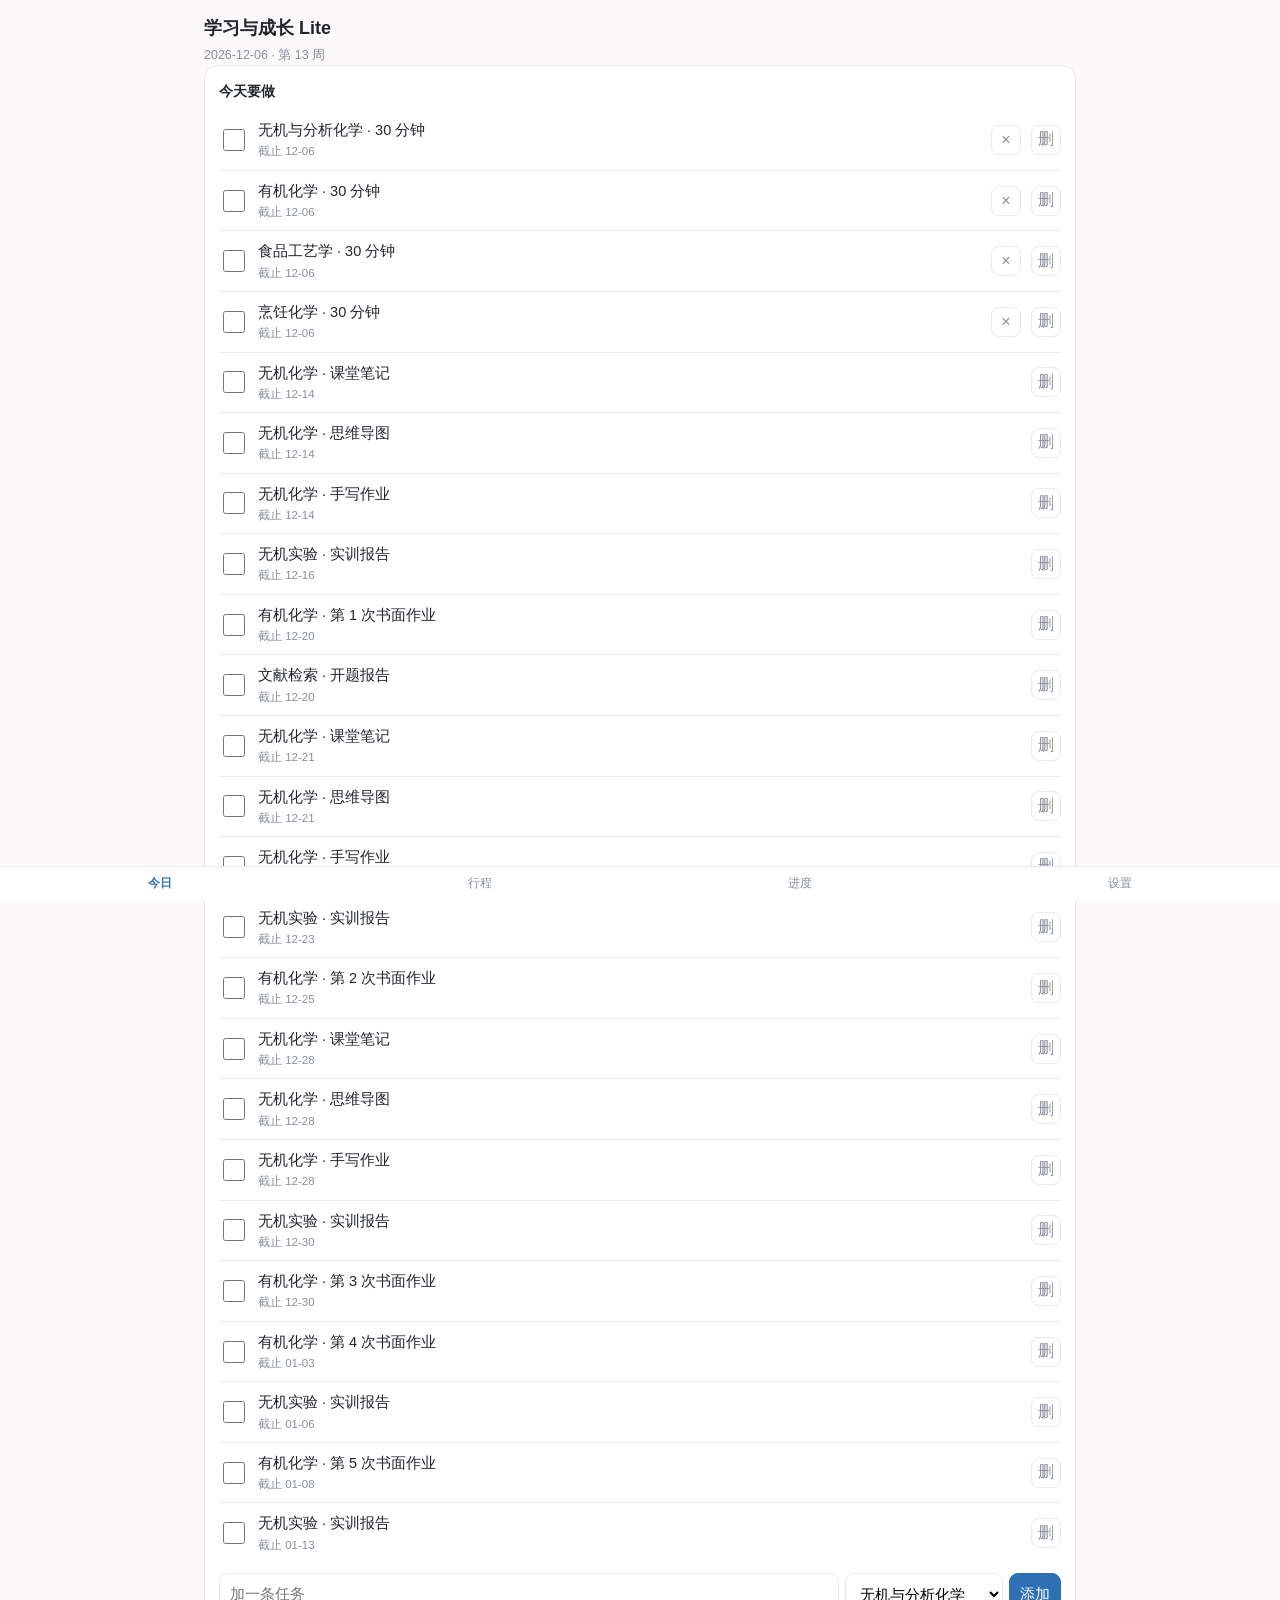
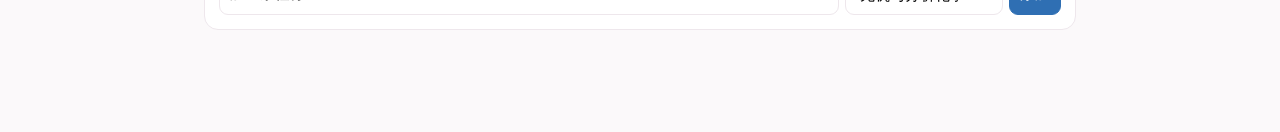
==== commit fd44e832: "feat: delete any task" ====
--- a/lite/index.html
+++ b/lite/index.html
@@ -62,9 +62,10 @@
 <script>
 const KEY='growth-lite-v1';
 const THEMES=[['蓝','#2f6fb3'],['青','#1f7a52'],['紫','#6b4bb8'],['橙','#b8621f'],['玫','#b43b70'],['墨','#2f3337']];
-const CAT={'专业':{bg:'#e8f0ff',bd:'#b6cdf7',tx:'#2f5fae'},
+const CAT={'课程':{bg:'#e8f0ff',bd:'#b6cdf7',tx:'#2f5fae'},
+ '专业':{bg:'#e6f6ee',bd:'#b3e0c9',tx:'#1f7a52'},
  '兴趣':{bg:'#fdeee3',bd:'#f3c9a8',tx:'#a55a25'},
- '游戏':{bg:'#e6f6ee',bd:'#b3e0c9',tx:'#1f7a52'},
+ '游戏':{bg:'#fdeee3',bd:'#f3c9a8',tx:'#a55a25'},
  '论文':{bg:'#f1ebff',bd:'#c9b6f2',tx:'#5b3fa8'},
  '生活':{bg:'#f1f2f4',bd:'#d8dade',tx:'#61666e'}};
 const SLOTS=[['早','08:30','10:10'],['上午','10:25','12:05'],['下午','14:00','17:35'],['傍晚','18:30','19:30'],['晚上','19:30','22:00'],['睡前','22:00','22:30']];
@@ -168,11 +169,14 @@
     const late=x.date&&x.date<todayStr;
     return `<div class="row ${x.done?'done':''}"><input type="checkbox" data-tg="${x.id}" ${x.done?'checked':''}>
       <div class="rbody"><div class="t">${x.title}</div><div class="small">${x.date?(late?'已逾期 · ':'截止 ')+due:'今天'}</div></div>
-      ${x.hw?'':`<button class="x" data-split="${x.id}">×</button>`}</div>`;
+      ${x.hw?'':`<button class="x" data-split="${x.id}">×</button>`}<button class="x" data-del="${x.id}" title="删除">删</button></div>`;
   };
   l.innerHTML=(list.map(item).join('')||'<p class="meta">今天没有任务</p>')+(doneList.length?'<p class="small" style="margin:10px 0 4px">已完成</p>'+doneList.slice(-5).map(item).join(''):'');
   l.querySelectorAll('[data-tg]').forEach(b=>b.onchange=()=>{const t=S.tasks.find(x=>x.id===b.dataset.tg);t.done=b.checked;if(b.checked)S.bonus++;save();render()});
   l.querySelectorAll('[data-split]').forEach(b=>b.onclick=()=>split(b.dataset.split));
+  l.querySelectorAll('[data-del]').forEach(b=>b.onclick=()=>{
+    if(confirm('删除这条任务？')){S.tasks=S.tasks.filter(x=>x.id!==b.dataset.del);save();render()}
+  });
   const sel=document.getElementById('nc');
   if(!sel.options.length)sel.innerHTML=COURSES.map(c=>`<option value="${c.id}">${c.n}</option>`).join('');
 }
@@ -191,7 +195,7 @@
     html+='<tr><th class="slot">'+sl+'<br><span class="small">'+s+'</span></th>';
     for(let wd=0;wd<7;wd++){
       const d=days[wd];const items=[];
-      FIXED.filter(f=>f[0]===((new Date(d+'T12:00').getDay()+6)%7)&&f[1]===sl).forEach(f=>items.push({title:f[2],cat:'专业',lock:true}));
+      FIXED.filter(f=>f[0]===((new Date(d+'T12:00').getDay()+6)%7)&&f[1]===sl).forEach(f=>items.push({title:f[2],cat:'课程',lock:true}));
       S.tasks.filter(x=>x.date===d&&!x.hw).forEach(x=>{
         if(sl==='晚上'&&x.course==='thesis')items.push({title:x.title,cat:'论文',lock:false});
         else if(x.start===s||(!x.start&&sl==='下午'&&wd===6))items.push({title:x.title,cat:catOf(x.course),lock:false});
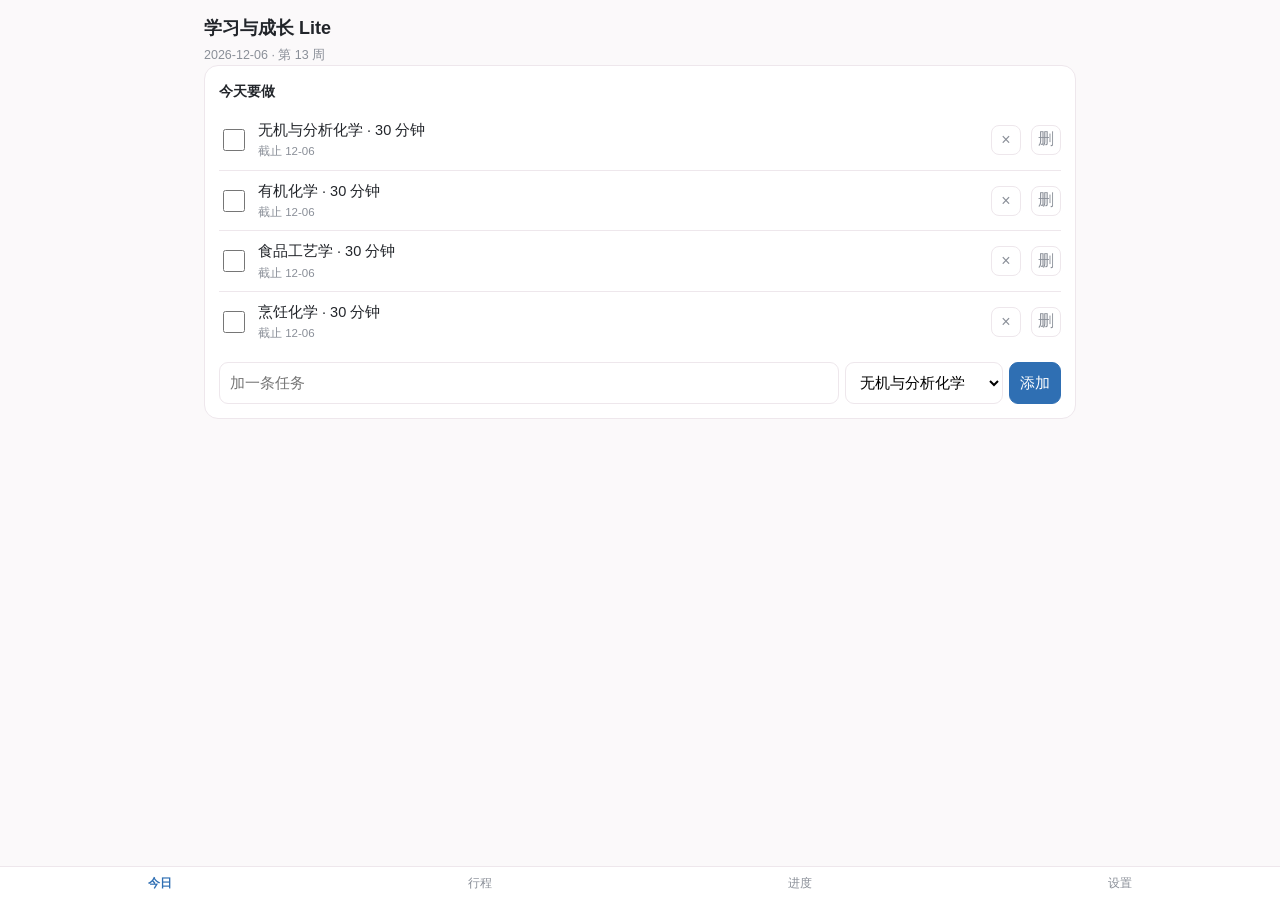
==== commit 10c0e4e9: "fix: only this week homework" ====
--- a/lite/index.html
+++ b/lite/index.html
@@ -122,7 +122,13 @@
 }
 function ensureHW(){
   const have=new Set(S.tasks.map(x=>x.id));
-  specs().forEach(x=>{if(!have.has(x.id))S.tasks.push({...x,done:false,hw:true})});
+  const limit=addD(today(),7);
+  specs().forEach(x=>{
+    if(x.date>limit)return;              // 下周之后的作业先不显示
+    if(x.course==='lab'&&week()<14)return; // 实验课没开不生成
+    if(have.has(x.id))return;
+    S.tasks.push({...x,done:false,hw:true});
+  });
   save();
 }
 /* 今日任务 */
